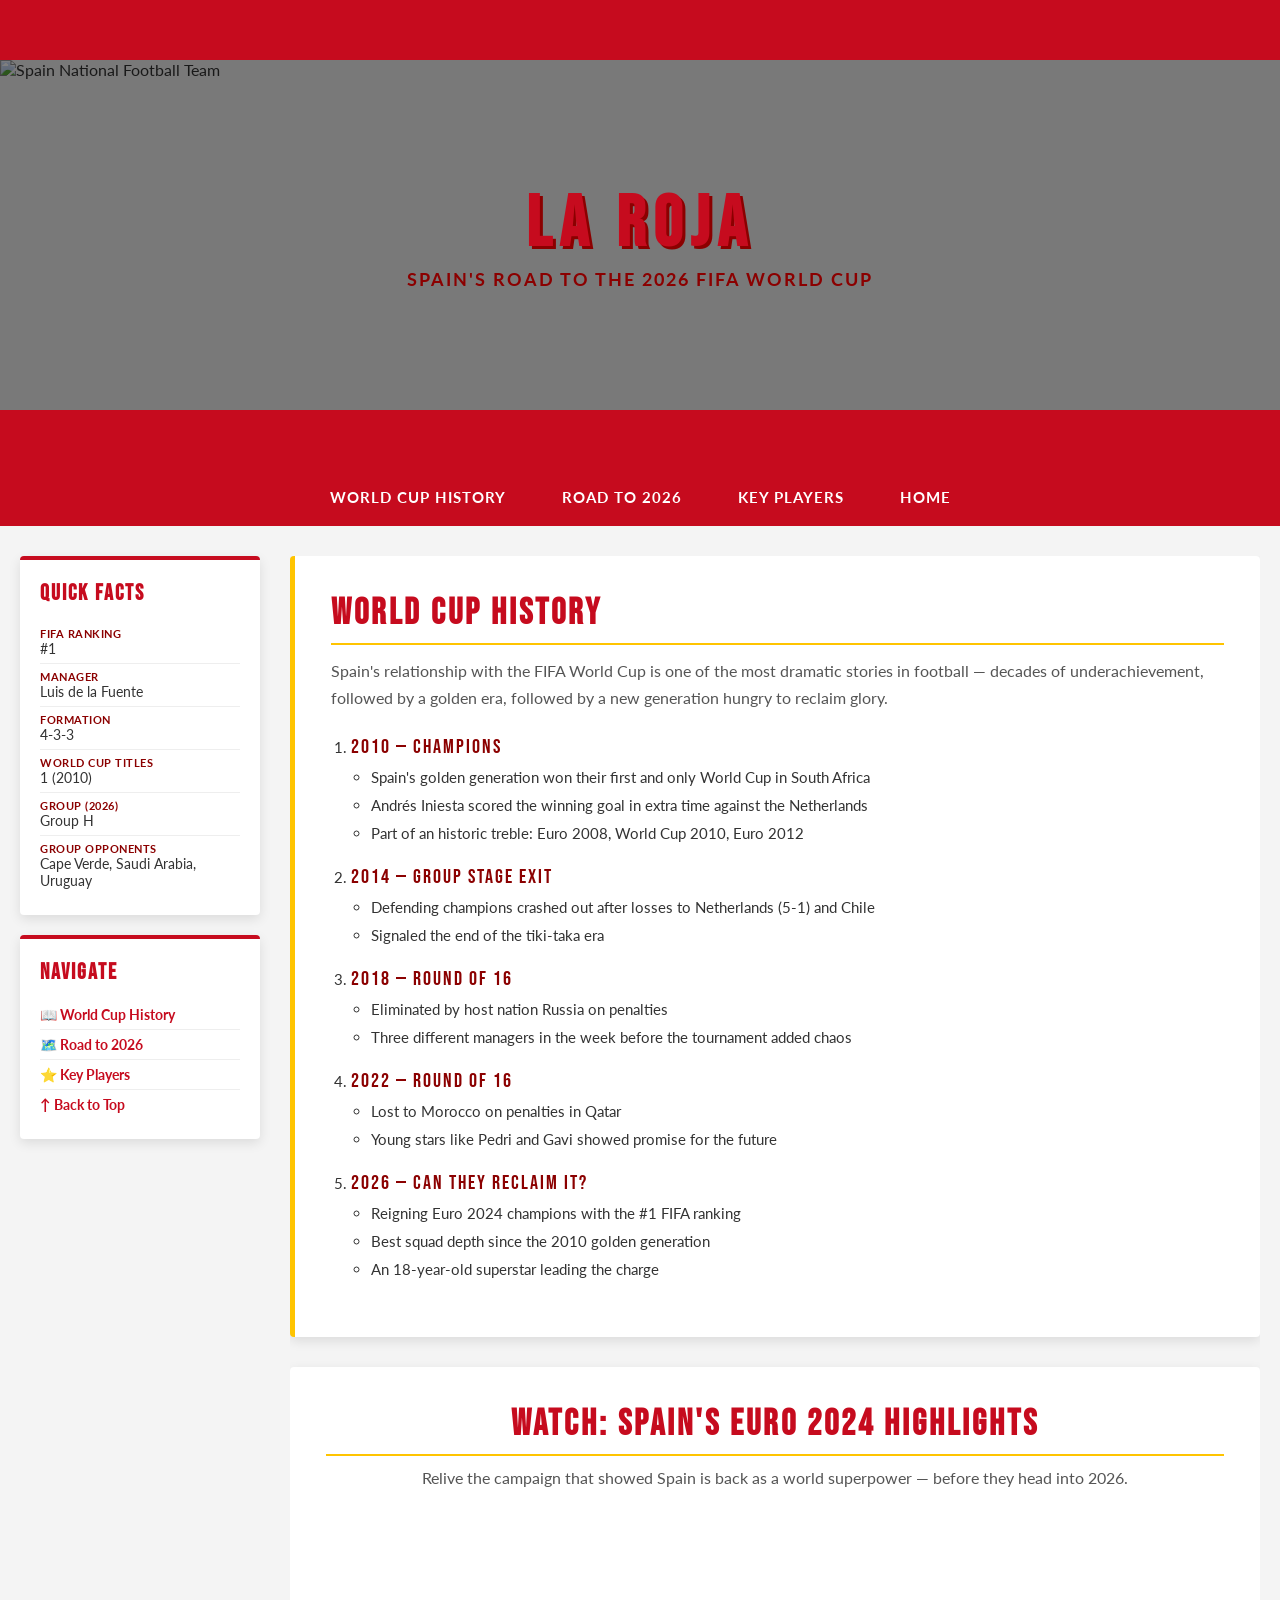
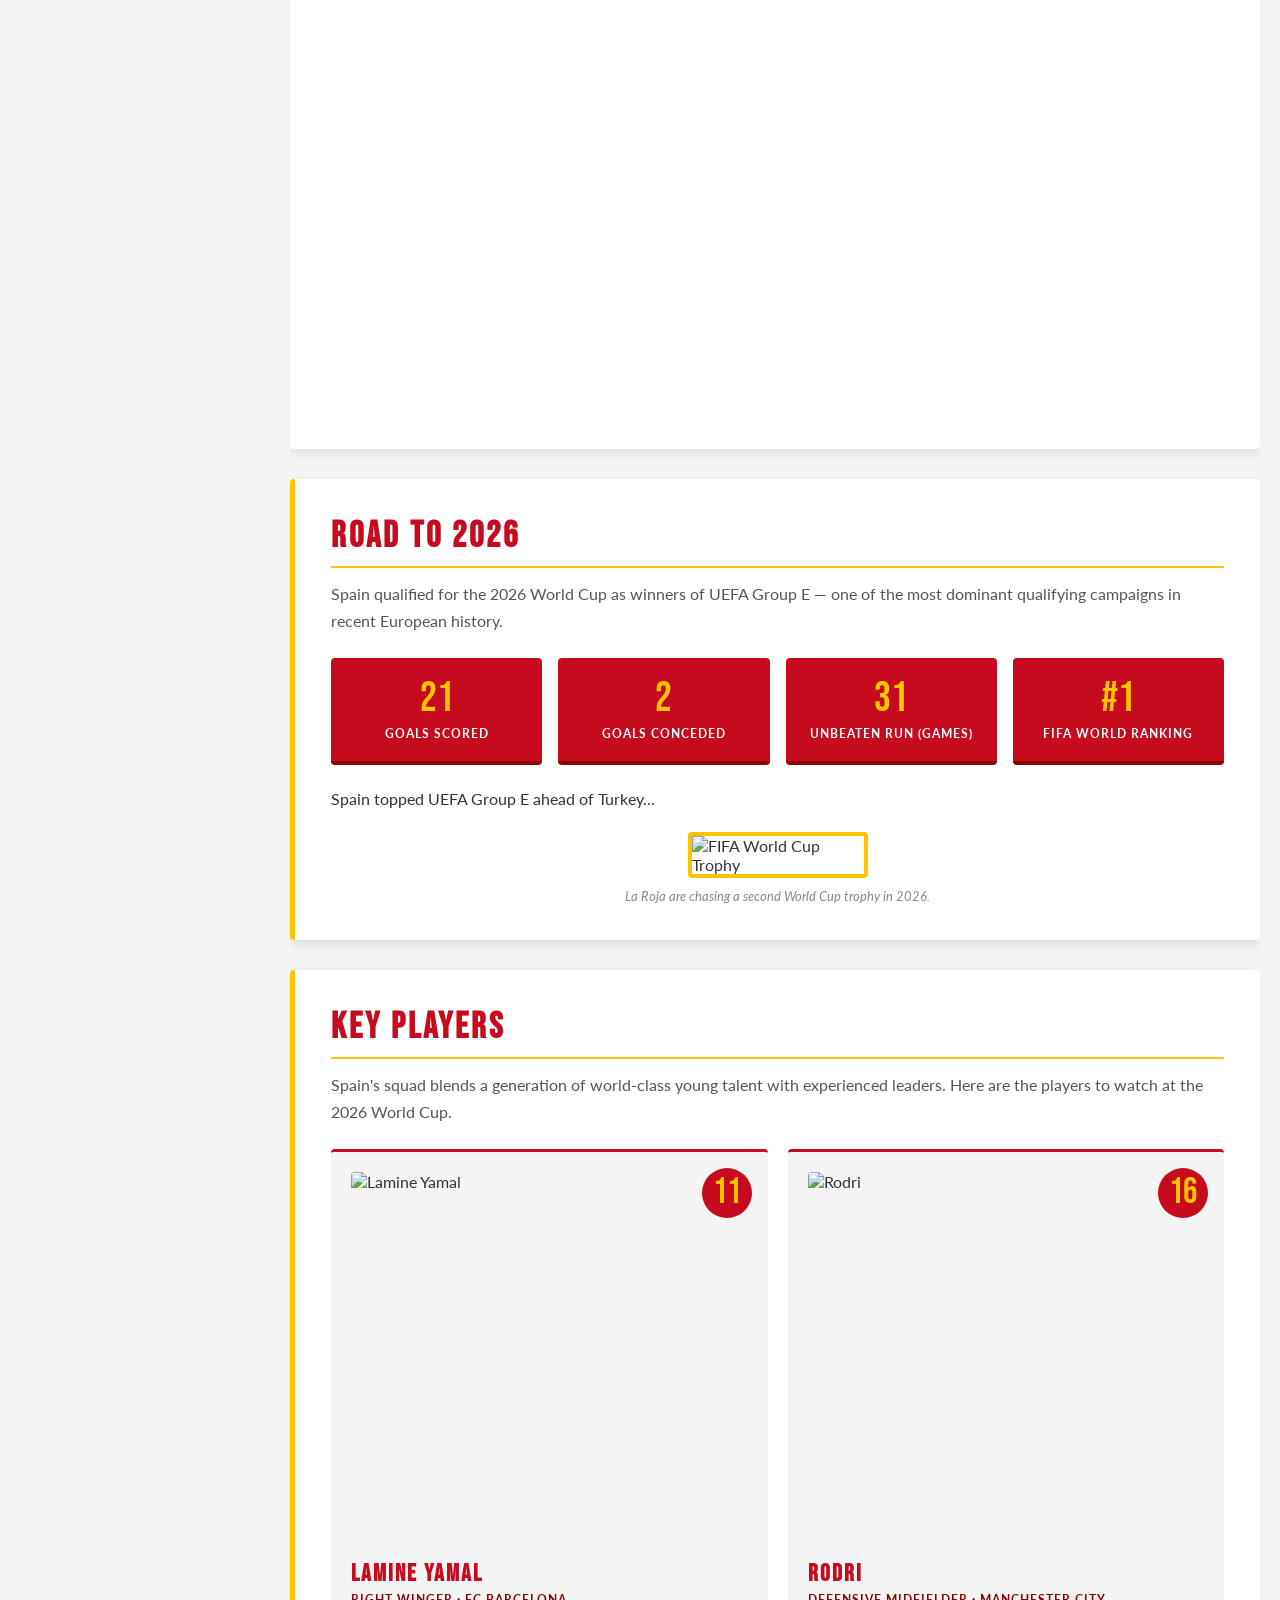
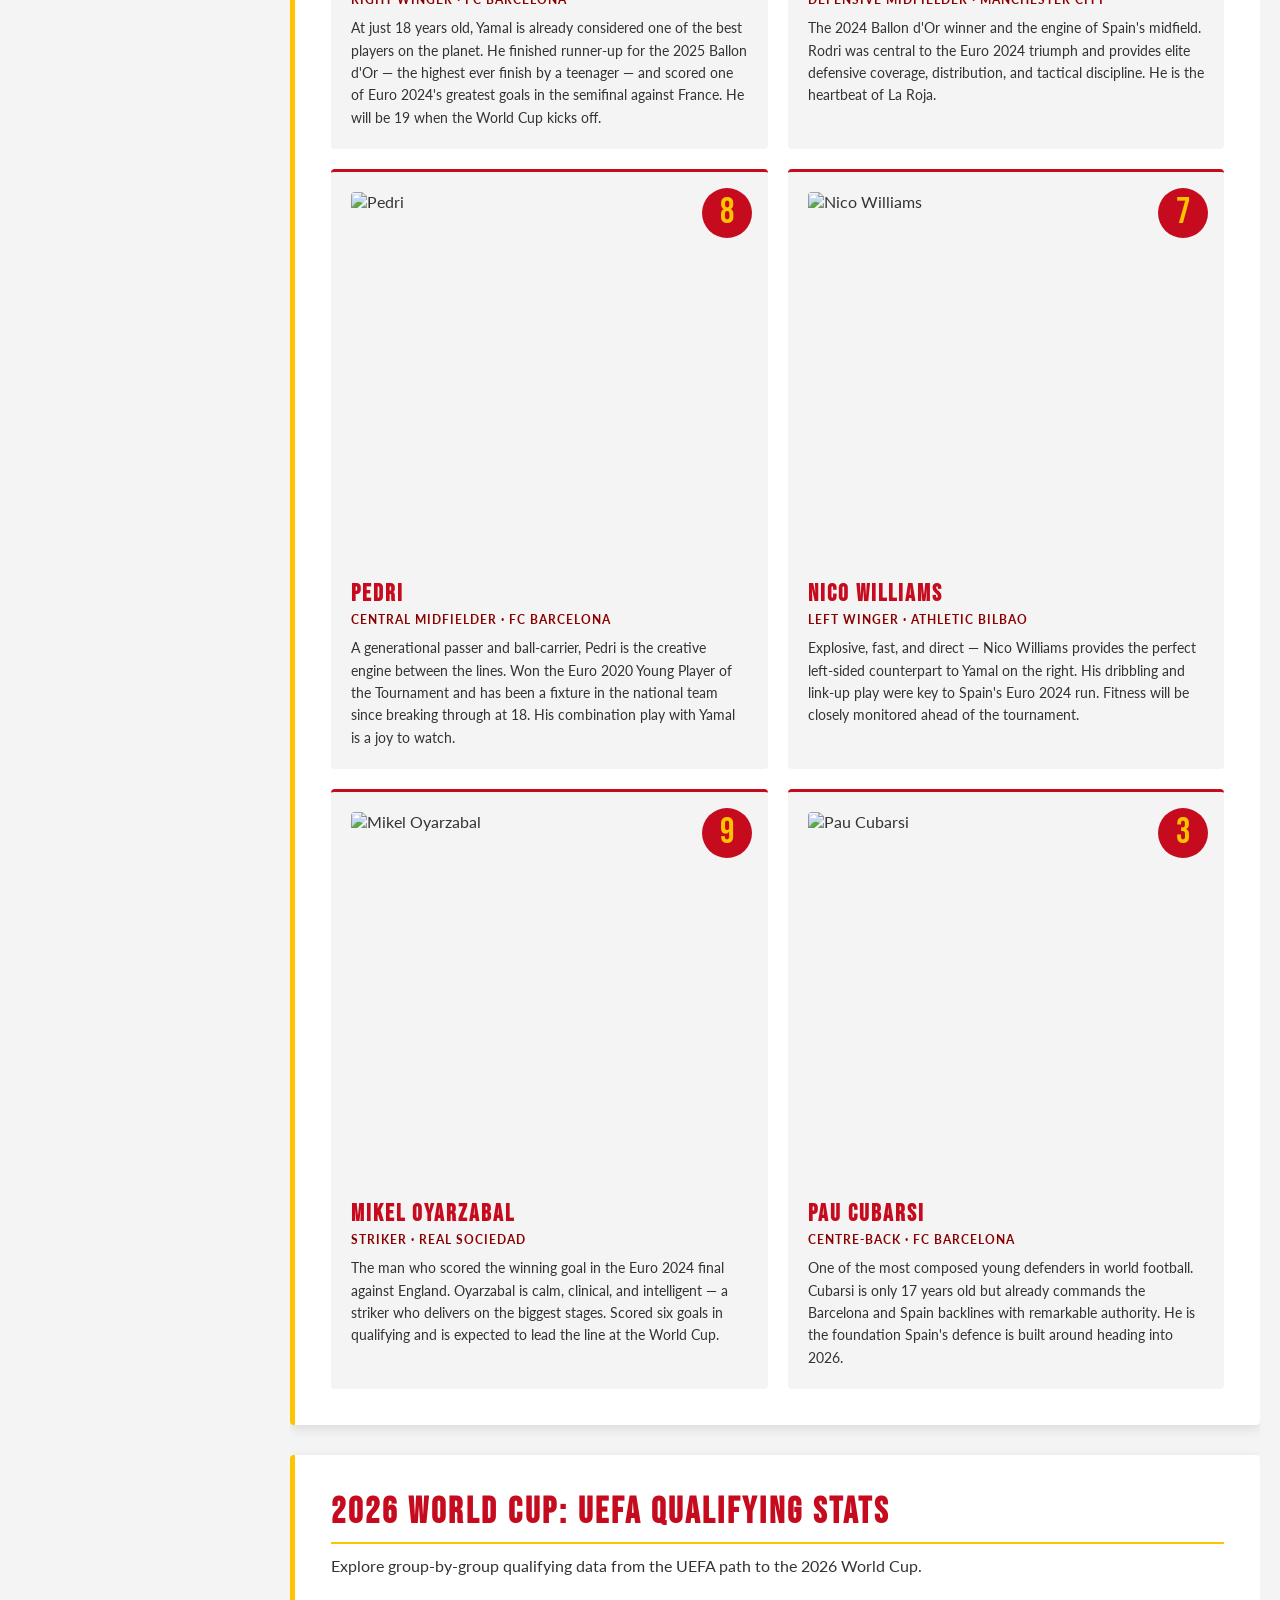
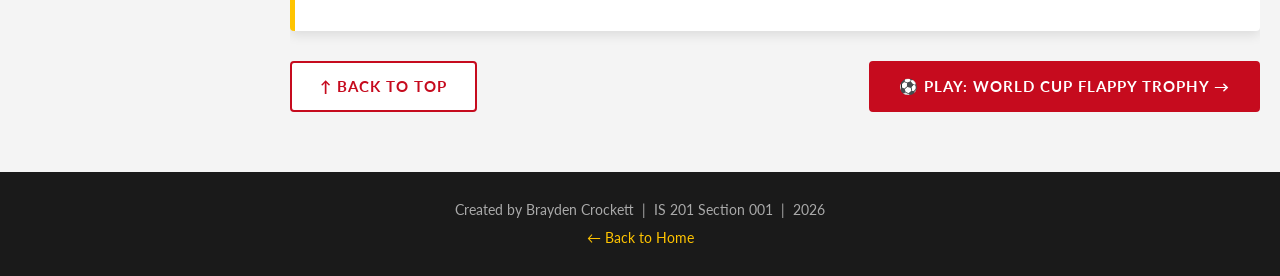
==== spain.html @ 4d4adae6 "Initial commit" ====
<!--Brayden Crockett
    4/8/2026
    Section 001-->
<!DOCTYPE html>
<html lang="en">
<head>
    <meta charset="UTF-8">
    <meta name="viewport" content="width=device-width, initial-scale=1.0">
    <title>Spain – Road to 2026</title>
    <link rel="stylesheet" href="Styles/spain.css">
    <link href="https://fonts.googleapis.com/css2?family=Bebas+Neue&family=Lato:wght@300;400;700&display=swap" rel="stylesheet">
</head>

<body>

    <!-- HEADER -->
    <div id="top" class="site-header">
        <div class="flag-stripe red"></div>
        <div class="hero-banner">
            <img src="images/Spain_football_team.jpg" alt="Spain National Football Team" class="hero-img">
            <div class="hero-overlay">
                <h1 class="site-title">LA ROJA</h1>
                <p class="site-subtitle">Spain's Road to the 2026 FIFA World Cup</p>
            </div>
        </div>
        <div class="flag-stripe red"></div>
    </div>

    <!-- NAV -->
    <nav class="main-nav">
        <a href="#history">World Cup History</a>
        <a href="#road">Road to 2026</a>
        <a href="#players">Key Players</a>
        <a href="index.html">Home</a>
    </nav>

    <!-- LAYOUT WRAPPER -->
    <div class="page-wrapper">

        <!-- SIDEBAR -->
        <aside class="sidebar">
            <div class="sidebar-card">
                <h3>Quick Facts</h3>
                <ul>
                    <li><span class="label">FIFA Ranking</span> #1</li>
                    <li><span class="label">Manager</span> Luis de la Fuente</li>
                    <li><span class="label">Formation</span> 4-3-3</li>
                    <li><span class="label">World Cup Titles</span> 1 (2010)</li>
                    <li><span class="label">Group (2026)</span> Group H</li>
                    <li><span class="label">Group Opponents</span> Cape Verde, Saudi Arabia, Uruguay</li>
                </ul>
            </div>

            <div class="sidebar-card">
                <h3>Navigate</h3>
                <ul class="nav-list">
                    <li><a href="#history">📖 World Cup History</a></li>
                    <li><a href="#road">🗺️ Road to 2026</a></li>
                    <li><a href="#players">⭐ Key Players</a></li>
                    <li><a href="#top">↑ Back to Top</a></li>
                </ul>
            </div>
        </aside>

        <!-- MAIN CONTENT -->
        <main class="main-content">

            <!-- HISTORY SECTION -->
            <section id="history" class="content-section">
                <h2 class="section-heading">World Cup History</h2>
                <p class="section-intro">
                    Spain's relationship with the FIFA World Cup is one of the most dramatic stories in football — decades of underachievement, followed by a golden era, followed by a new generation hungry to reclaim glory.
                </p>

                <!-- Ordered list with embedded unordered lists as required -->
                <ol class="history-list">
                    <li class="history-item">
                        <span class="history-year">2010 — Champions</span>
                        <ul>
                            <li>Spain's golden generation won their first and only World Cup in South Africa</li>
                            <li>Andrés Iniesta scored the winning goal in extra time against the Netherlands</li>
                            <li>Part of an historic treble: Euro 2008, World Cup 2010, Euro 2012</li>
                        </ul>
                    </li>
                    <li class="history-item">
                        <span class="history-year">2014 — Group Stage Exit</span>
                        <ul>
                            <li>Defending champions crashed out after losses to Netherlands (5-1) and Chile</li>
                            <li>Signaled the end of the tiki-taka era</li>
                        </ul>
                    </li>
                    <li class="history-item">
                        <span class="history-year">2018 — Round of 16</span>
                        <ul>
                            <li>Eliminated by host nation Russia on penalties</li>
                            <li>Three different managers in the week before the tournament added chaos</li>
                        </ul>
                    </li>
                    <li class="history-item">
                        <span class="history-year">2022 — Round of 16</span>
                        <ul>
                            <li>Lost to Morocco on penalties in Qatar</li>
                            <li>Young stars like Pedri and Gavi showed promise for the future</li>
                        </ul>
                    </li>
                    <li class="history-item">
                        <span class="history-year">2026 — Can They Reclaim It?</span>
                        <ul>
                            <li>Reigning Euro 2024 champions with the #1 FIFA ranking</li>
                            <li>Best squad depth since the 2010 golden generation</li>
                            <li>An 18-year-old superstar leading the charge</li>
                        </ul>
                    </li>
                </ol>
            </section>

            <!-- YOUTUBE VIDEO -->
            <section class="video-section">
                <h2 class="section-heading">Watch: Spain's Euro 2024 Highlights</h2>
                <p>Relive the campaign that showed Spain is back as a world superpower — before they head into 2026.</p>
                <div class="video-wrapper">
                    <iframe
                        width="560"
                        height="315"
                        src="https://www.youtube.com/embed/ANrT5BZWSRY"
                        title="Spain Euro 2024 Highlights"
                        frameborder="0"
                        allow="accelerometer; autoplay; clipboard-write; encrypted-media; gyroscope; picture-in-picture"
                        allowfullscreen>
                    </iframe>
                </div>
            </section>

            <!-- ROAD TO 2026 SECTION -->
            <section id="road" class="content-section">
                <h2 class="section-heading">Road to 2026</h2>
                <p class="section-intro">
                    Spain qualified for the 2026 World Cup as winners of UEFA Group E — one of the most dominant qualifying campaigns in recent European history.
                </p>

                <div class="stats-grid">
                    <div class="stat-box">
                        <span class="stat-number">21</span>
                        <span class="stat-label">Goals Scored</span>
                    </div>
                    <div class="stat-box">
                        <span class="stat-number">2</span>
                        <span class="stat-label">Goals Conceded</span>
                    </div>
                    <div class="stat-box">
                        <span class="stat-number">31</span>
                        <span class="stat-label">Unbeaten Run (Games)</span>
                    </div>
                    <div class="stat-box">
                        <span class="stat-number">#1</span>
                        <span class="stat-label">FIFA World Ranking</span>
                    </div>
                </div>

                <p>
                    Spain topped UEFA Group E ahead of Turkey...
                </p>
                <div class="trophy-row">
                    <img src="images/trophy.jfif" alt="FIFA World Cup Trophy" class="trophy-img">
                    <p class="trophy-caption">La Roja are chasing a second World Cup trophy in 2026.</p>
                </div>
            </section>

            <!-- KEY PLAYERS SECTION -->
            <section id="players" class="content-section">
                <h2 class="section-heading">Key Players</h2>
                <p class="section-intro">
                    Spain's squad blends a generation of world-class young talent with experienced leaders. Here are the players to watch at the 2026 World Cup.
                </p>

                <div class="players-grid">

                    <div class="player-card">
                        <img src="images/Lamine.jpg" alt="Lamine Yamal" class="player-img">
                        <div class="player-number">11</div>
                        <h3 class="player-name">Lamine Yamal</h3>
                        <p class="player-position">Right Winger · FC Barcelona</p>
                        <p class="player-bio">
                            At just 18 years old, Yamal is already considered one of the best players on the planet. He finished runner-up for the 2025 Ballon d'Or — the highest ever finish by a teenager — and scored one of Euro 2024's greatest goals in the semifinal against France. He will be 19 when the World Cup kicks off.
                        </p>
                    </div>

                    <div class="player-card">
                        <img src="images/Rodri.jfif" alt="Rodri" class="player-img">
                        <div class="player-number">16</div>
                        <h3 class="player-name">Rodri</h3>
                        <p class="player-position">Defensive Midfielder · Manchester City</p>
                        <p class="player-bio">
                            The 2024 Ballon d'Or winner and the engine of Spain's midfield. Rodri was central to the Euro 2024 triumph and provides elite defensive coverage, distribution, and tactical discipline. He is the heartbeat of La Roja.
                        </p>
                    </div>

                    <div class="player-card">
                        <img src="images/Pedri.jfif" alt="Pedri" class="player-img">
                        <div class="player-number">8</div>
                        <h3 class="player-name">Pedri</h3>
                        <p class="player-position">Central Midfielder · FC Barcelona</p>
                        <p class="player-bio">
                            A generational passer and ball-carrier, Pedri is the creative engine between the lines. Won the Euro 2020 Young Player of the Tournament and has been a fixture in the national team since breaking through at 18. His combination play with Yamal is a joy to watch.
                        </p>
                    </div>

                    <div class="player-card">
                        <img src="images/Nico.jfif" alt="Nico Williams" class="player-img" style="object-position: 30% 20%;">
                        <div class="player-number">7</div>
                        <h3 class="player-name">Nico Williams</h3>
                        <p class="player-position">Left Winger · Athletic Bilbao</p>
                        <p class="player-bio">
                            Explosive, fast, and direct — Nico Williams provides the perfect left-sided counterpart to Yamal on the right. His dribbling and link-up play were key to Spain's Euro 2024 run. Fitness will be closely monitored ahead of the tournament.
                        </p>
                    </div>

                    <div class="player-card">
                        <img src="images/Oyarzabal.jfif" alt="Mikel Oyarzabal" class="player-img" style="object-position: center 40%;">
                        <div class="player-number">9</div>
                        <h3 class="player-name">Mikel Oyarzabal</h3>
                        <p class="player-position">Striker · Real Sociedad</p>
                        <p class="player-bio">
                            The man who scored the winning goal in the Euro 2024 final against England. Oyarzabal is calm, clinical, and intelligent — a striker who delivers on the biggest stages. Scored six goals in qualifying and is expected to lead the line at the World Cup.
                        </p>
                    </div>

                    <div class="player-card">
                        <img src="images/Cubarsi.jfif" alt="Pau Cubarsi" class="player-img">
                        <div class="player-number">3</div>
                        <h3 class="player-name">Pau Cubarsi</h3>
                        <p class="player-position">Centre-Back · FC Barcelona</p>
                        <p class="player-bio">
                            One of the most composed young defenders in world football. Cubarsi is only 17 years old but already commands the Barcelona and Spain backlines with remarkable authority. He is the foundation Spain's defence is built around heading into 2026.
                        </p>
                    </div>

                </div>
            </section>

            <!-- TABLEAU EMBED -->
            <section class="content-section">
                <h2 class="section-heading">2026 World Cup: UEFA Qualifying Stats</h2>
                <p>Explore group-by-group qualifying data from the UEFA path to the 2026 World Cup.</p>
                <div class="tableau-wrapper">
                    <div class='tableauPlaceholder' id='viz1775775298932' style='position: relative'><noscript><a href='#'><img alt='Painel ENG ' src='https://public.tableau.com/static/images/Wo/WorldCup2026_17745643746790/PainelENG/1_rss.png' style='border: none' /></a></noscript><object class='tableauViz'  style='display:none;'><param name='host_url' value='https%3A%2F%2Fpublic.tableau.com%2F' /> <param name='embed_code_version' value='3' /> <param name='site_root' value='' /><param name='name' value='WorldCup2026_17745643746790/PainelENG' /><param name='tabs' value='no' /><param name='toolbar' value='yes' /><param name='static_image' value='https://public.tableau.com/static/images/Wo/WorldCup2026_17745643746790/PainelENG/1.png' /> <param name='animate_transition' value='yes' /><param name='display_static_image' value='yes' /><param name='display_spinner' value='yes' /><param name='display_overlay' value='yes' /><param name='display_count' value='yes' /><param name='language' value='en-US' /></object></div>

                    <script type='text/javascript'>
                        var divElement = document.getElementById('viz1775775298932');
                        var vizElement = divElement.getElementsByTagName('object')[0];
                        if ( divElement.offsetWidth > 800 ) {
                            vizElement.style.width='100%';
                            vizElement.style.height='2202px';
                        } else if ( divElement.offsetWidth > 500 ) {
                            vizElement.style.width='100%';
                            vizElement.style.height='2202px';
                        } else {
                            vizElement.style.width='100%';
                            vizElement.style.height=(divElement.offsetWidth*1.77)+'px';
                        }
                        var scriptElement = document.createElement('script');
                        scriptElement.src = 'https://public.tableau.com/javascripts/api/viz_v1.js';
                        vizElement.parentNode.insertBefore(scriptElement, vizElement);
                    </script>
                </div>
            </section>

            <!-- BACK TO TOP & WEB APP LINK -->
            <div class="bottom-links">
                <a href="#top" class="btn-top">↑ Back to Top</a>
                <a href="flappybird.html" class="btn-app">⚽ Play: World Cup Flappy Trophy →</a>
            </div>

        </main>
    </div>

    <!-- FOOTER -->
    <footer class="site-footer">
        <p>Created by Brayden Crockett &nbsp;|&nbsp; IS 201 Section 001 &nbsp;|&nbsp; 2026</p>
        <p><a href="index.html">← Back to Home</a></p>
    </footer>

</body>
</html>
---- Styles/spain.css ----
/* Spain 2026 World Cup - Custom Stylesheet
   Brayden Crockett | IS 201 Section 001 */

/* =====================
   CSS VARIABLES
   ===================== */
:root {
    --red: #c60b1e;
    --yellow: #ffc400;
    --dark-red: #8b0000;
    --light-gray: #f4f4f4;
    --white: #ffffff;
    --dark: #1a1a1a;
    --text: #333333;
    --card-shadow: 0 4px 12px rgba(0,0,0,0.1);
}

/* =====================
   RESET & BASE
   ===================== */
* {
    margin: 0;
    padding: 0;
    box-sizing: border-box;
}

body {
    font-family: 'Lato', sans-serif;
    font-size: 16px;
    color: var(--text);
    background-color: var(--light-gray);
}

/* =====================
   HEADER (flag-stripe div layout)
   ===================== */
.site-header {
    display: flex;
    flex-direction: column;
    width: 100%;
}

.flag-stripe {
    width: 100%;
}

.flag-stripe.red {
    background-color: var(--red);
    height: 60px;
}

.flag-stripe.yellow {
    background-color: var(--yellow);
    padding: 30px 20px;
    text-align: center;
}

.site-title {
    font-family: 'Bebas Neue', sans-serif;
    font-size: 72px;
    color: var(--red);
    letter-spacing: 8px;
    text-shadow: 3px 3px 0px var(--dark-red);
}

.site-subtitle {
    font-family: 'Lato', sans-serif;
    font-size: 18px;
    font-weight: 700;
    color: var(--dark-red);
    letter-spacing: 2px;
    text-transform: uppercase;
}

/* =====================
   NAVIGATION DIV
   ===================== */
.main-nav {
    background-color: var(--red);
    display: flex;
    justify-content: center;
    gap: 40px;
    padding: 14px 20px;
    position: sticky;
    top: 0;
    z-index: 100;
}

.main-nav a {
    color: var(--white);
    text-decoration: none;
    font-family: 'Lato', sans-serif;
    font-weight: 700;
    font-size: 15px;
    letter-spacing: 1px;
    text-transform: uppercase;
    padding: 4px 8px;
    border-bottom: 2px solid transparent;
    transition: border-color 0.2s;
}

.main-nav a:hover {
    border-bottom: 2px solid var(--yellow);
    color: var(--yellow);
}

/* =====================
   PAGE LAYOUT (div for positioning)
   ===================== */
.page-wrapper {
    display: flex;
    max-width: 100%;
    margin: 30px auto;
    gap: 30px;
    padding: 0 20px;
}

/* =====================
   SIDEBAR DIV
   ===================== */
.sidebar {
    width: 240px;
    flex-shrink: 0;
}

.sidebar-card {
    background-color: var(--white);
    border-top: 4px solid var(--red);
    border-radius: 4px;
    padding: 20px;
    margin-bottom: 20px;
    box-shadow: var(--card-shadow);
}

.sidebar-card h3 {
    font-family: 'Bebas Neue', sans-serif;
    font-size: 22px;
    color: var(--red);
    letter-spacing: 2px;
    margin-bottom: 14px;
}

.sidebar-card ul {
    list-style: none;
}

.sidebar-card ul li {
    font-size: 14px;
    padding: 6px 0;
    border-bottom: 1px solid #eee;
    color: var(--text);
}

.sidebar-card ul li:last-child {
    border-bottom: none;
}

.label {
    font-weight: 700;
    color: var(--dark-red);
    display: block;
    font-size: 11px;
    text-transform: uppercase;
    letter-spacing: 0.5px;
}

.nav-list a {
    color: var(--red);
    text-decoration: none;
    font-weight: 700;
}

.nav-list a:hover {
    text-decoration: underline;
}

/* =====================
   MAIN CONTENT DIV
   ===================== */
.main-content {
    flex: 1;
    min-width: 0;
    overflow: hidden;
}

/* =====================
   CONTENT SECTIONS
   ===================== */
.content-section {
    background-color: var(--white);
    border-radius: 4px;
    padding: 36px;
    margin-bottom: 30px;
    box-shadow: var(--card-shadow);
    border-left: 5px solid var(--yellow);
}

.section-heading {
    font-family: 'Bebas Neue', sans-serif;
    font-size: 36px;
    color: var(--red);
    letter-spacing: 3px;
    margin-bottom: 12px;
    border-bottom: 2px solid var(--yellow);
    padding-bottom: 8px;
}

.section-intro {
    font-size: 16px;
    line-height: 1.7;
    color: #555;
    margin-bottom: 24px;
}

/* =====================
   HISTORY LIST (ol with nested ul)
   ===================== */
.history-list {
    padding-left: 20px;
}

.history-item {
    margin-bottom: 20px;
    font-size: 15px;
}

.history-year {
    font-family: 'Bebas Neue', sans-serif;
    font-size: 20px;
    color: var(--dark-red);
    letter-spacing: 2px;
    display: block;
    margin-bottom: 6px;
}

.history-item ul {
    padding-left: 20px;
    margin-top: 4px;
}

.history-item ul li {
    margin-bottom: 4px;
    line-height: 1.6;
    color: var(--text);
}

/* =====================
   QUALIFYING STATS GRID
   ===================== */
.stats-grid {
    display: grid;
    grid-template-columns: repeat(4, 1fr);
    gap: 16px;
    margin: 24px 0;
}

.stat-box {
    background-color: var(--red);
    color: var(--white);
    text-align: center;
    padding: 20px 10px;
    border-radius: 4px;
    border-bottom: 4px solid var(--dark-red);
}

.stat-number {
    display: block;
    font-family: 'Bebas Neue', sans-serif;
    font-size: 42px;
    color: var(--yellow);
    line-height: 1;
}

.stat-label {
    display: block;
    font-size: 12px;
    font-weight: 700;
    text-transform: uppercase;
    letter-spacing: 1px;
    margin-top: 6px;
}

/* =====================
   PLAYERS GRID
   ===================== */
.players-grid {
    display: grid;
    grid-template-columns: repeat(2, 1fr);
    gap: 20px;
    margin-top: 20px;
}

.player-card {
    background-color: var(--light-gray);
    border-radius: 4px;
    padding: 20px;
    border-top: 3px solid var(--red);
    position: relative;
}

.player-number {
    position: absolute;
    top: 16px;
    right: 16px;
    font-family: 'Bebas Neue', sans-serif;
    font-size: 36px;
    color: var(--yellow);
    background-color: var(--red);
    width: 50px;
    height: 50px;
    border-radius: 50%;
    display: flex;
    align-items: center;
    justify-content: center;
    line-height: 1;
}

.player-name {
    font-family: 'Bebas Neue', sans-serif;
    font-size: 24px;
    color: var(--red);
    letter-spacing: 2px;
    margin-bottom: 4px;
}

.player-position {
    font-size: 12px;
    font-weight: 700;
    color: var(--dark-red);
    text-transform: uppercase;
    letter-spacing: 1px;
    margin-bottom: 10px;
}

.player-bio {
    font-size: 14px;
    line-height: 1.6;
    color: var(--text);
}

/* =====================
   VIDEO SECTION
   ===================== */
.video-section {
    background-color: var(--white);
    border-radius: 4px;
    padding: 36px;
    margin-bottom: 30px;
    box-shadow: var(--card-shadow);
    text-align: center;
}

.video-section h2 {
    font-family: 'Bebas Neue', sans-serif;
    font-size: 36px;
    color: var(--red);
    letter-spacing: 3px;
    margin-bottom: 12px;
}

.video-section p {
    color: #555;
    margin-bottom: 20px;
}

.video-wrapper {
    position: relative;
    padding-bottom: 56.25%;
    height: 0;
    overflow: hidden;
    max-width: 100%;
}

.video-wrapper iframe {
    position: absolute;
    top: 0;
    left: 0;
    width: 100%;
    height: 100%;
    border-radius: 4px;
}

/* =====================
   TABLEAU
   ===================== */
.tableau-wrapper {
    margin-top: 20px;
    overflow-x: auto;
    width: 100%;
}

.tableau-note {
    font-size: 13px;
    color: #888;
    font-style: italic;
    margin-top: 10px;
    text-align: center;
}

.tableau-wrapper object,
.tableau-wrapper iframe {
    max-width: 100% !important;
}

/* =====================
   BOTTOM LINKS
   ===================== */
.bottom-links {
    display: flex;
    gap: 16px;
    justify-content: space-between;
    margin-bottom: 30px;
}

.btn-top, .btn-app {
    display: inline-block;
    padding: 14px 28px;
    border-radius: 4px;
    font-family: 'Lato', sans-serif;
    font-weight: 700;
    font-size: 15px;
    text-decoration: none;
    letter-spacing: 1px;
    text-transform: uppercase;
}

.btn-top {
    background-color: var(--white);
    color: var(--red);
    border: 2px solid var(--red);
}

.btn-top:hover {
    background-color: var(--red);
    color: var(--white);
}

.btn-app {
    background-color: var(--red);
    color: var(--white);
    border: 2px solid var(--red);
}

.btn-app:hover {
    background-color: var(--dark-red);
}

/* =====================
   FOOTER DIV
   ===================== */
.site-footer {
    background-color: var(--dark);
    color: #aaa;
    text-align: center;
    padding: 24px 20px;
    font-size: 14px;
    line-height: 2;
}

.site-footer a {
    color: var(--yellow);
    text-decoration: none;
}

.site-footer a:hover {
    text-decoration: underline;
}
/* HERO BANNER */
.hero-banner {
    position: relative;
    width: 100%;
    height: 350px;
    overflow: hidden;
}

.hero-img {
    width: 100%;
    height: 100%;
    object-fit: cover;
    object-position: center top;
    display: block;
}

.hero-overlay {
    position: absolute;
    top: 0;
    left: 0;
    width: 100%;
    height: 100%;
    background: rgba(0, 0, 0, 0.5);
    display: flex;
    flex-direction: column;
    align-items: center;
    justify-content: center;
}

/* TROPHY */
.trophy-row {
    display: flex;
    flex-direction: column;
    align-items: center;
    margin-top: 24px;
}

.trophy-img {
    width: 180px;
    border: 4px solid var(--yellow);
    border-radius: 4px;
}

.trophy-caption {
    margin-top: 10px;
    font-size: 13px;
    color: #888;
    font-style: italic;
    text-align: center;
}

/* PLAYER IMAGES */
.player-img {
    width: 100%;
    height: 375px;
    object-fit: cover;
    object-position: top center; 
    border-radius: 4px;
    margin-bottom: 12px;
    display: block;
}

html, body {
    overflow-x: hidden;
    max-width: 100%;
}
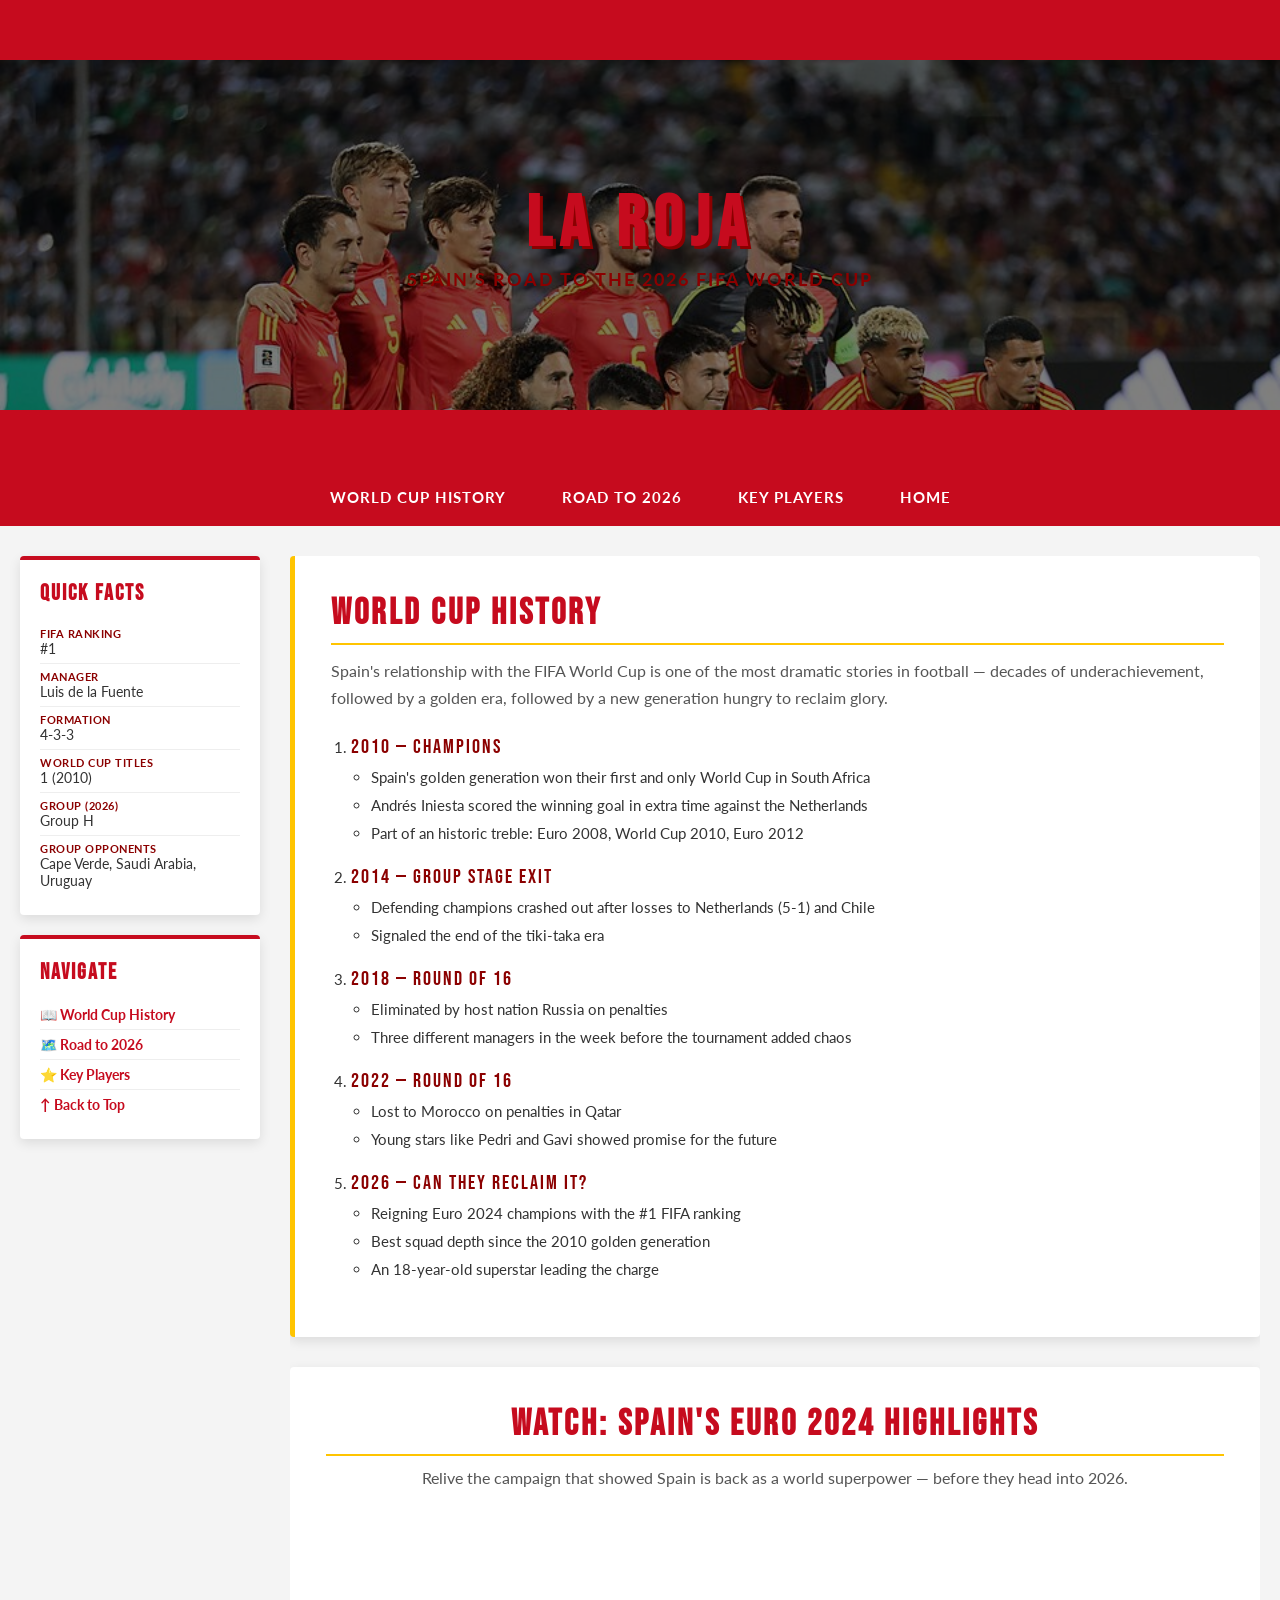
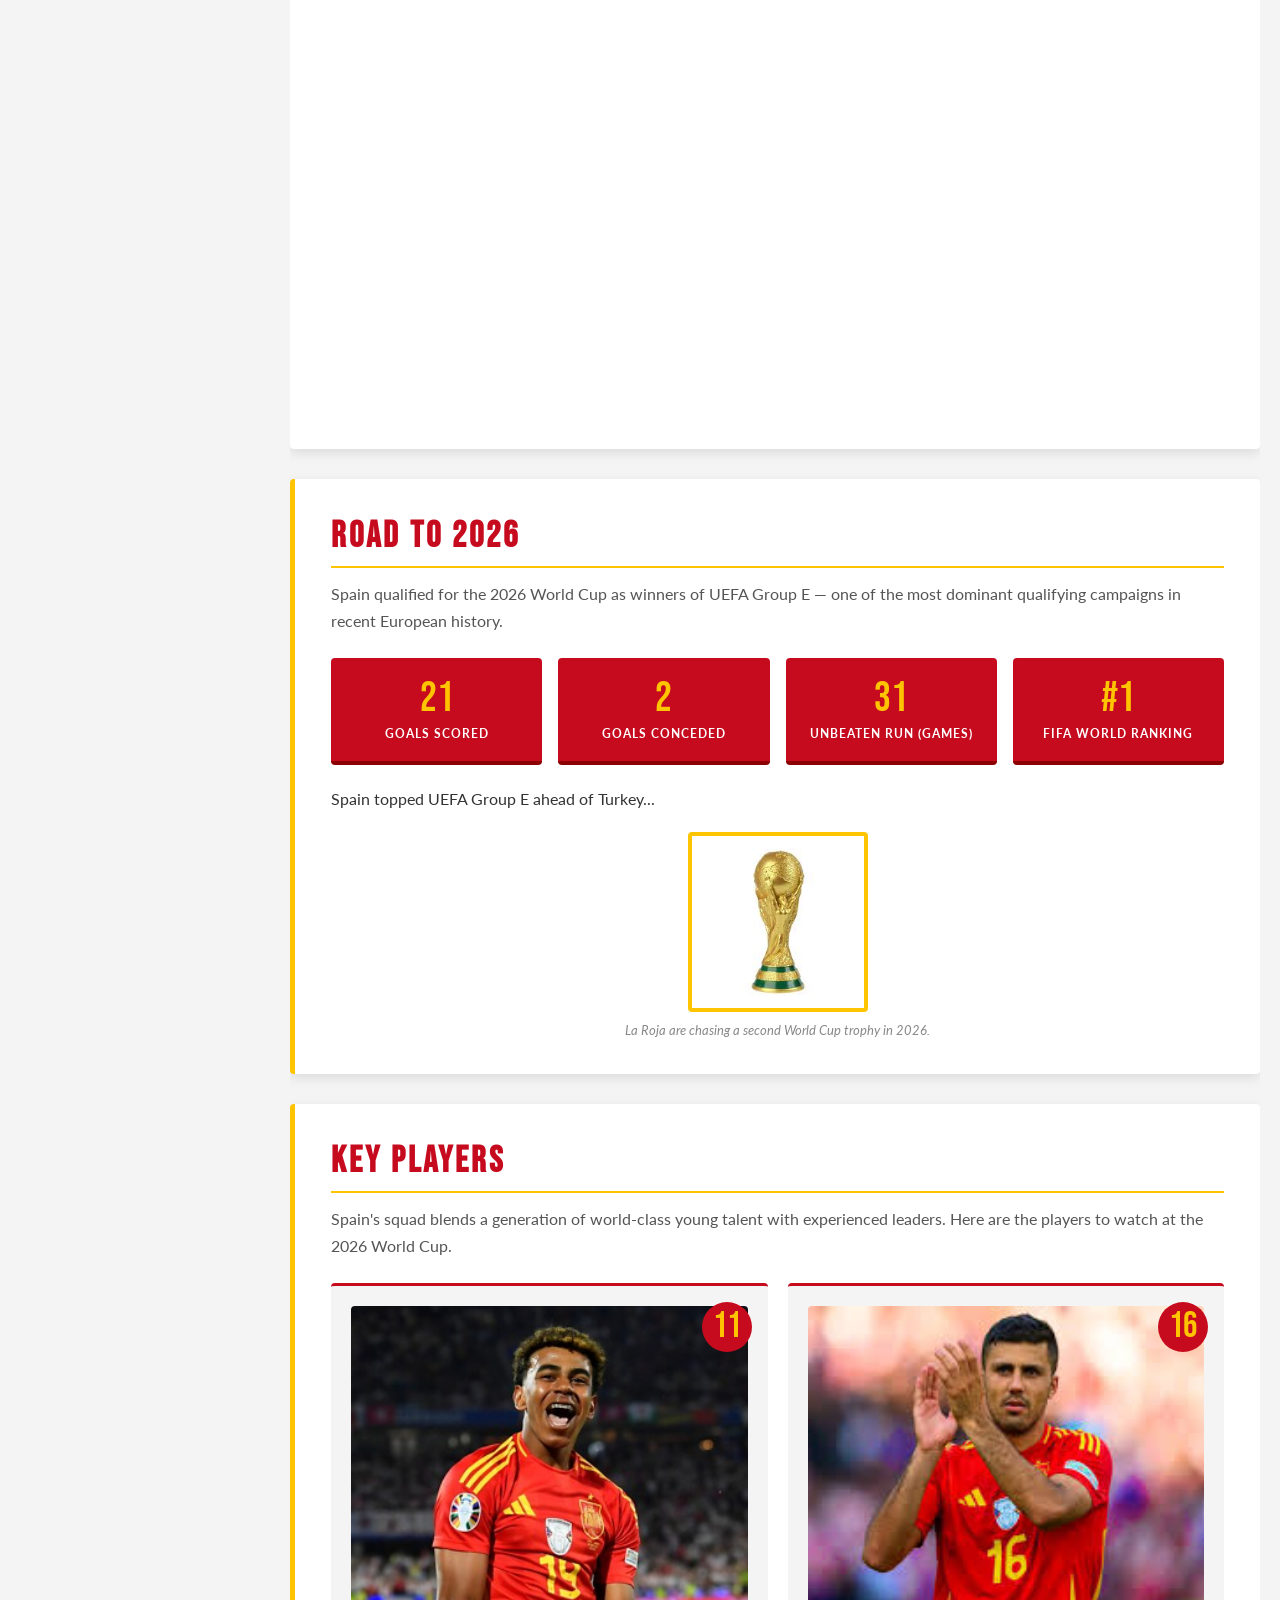
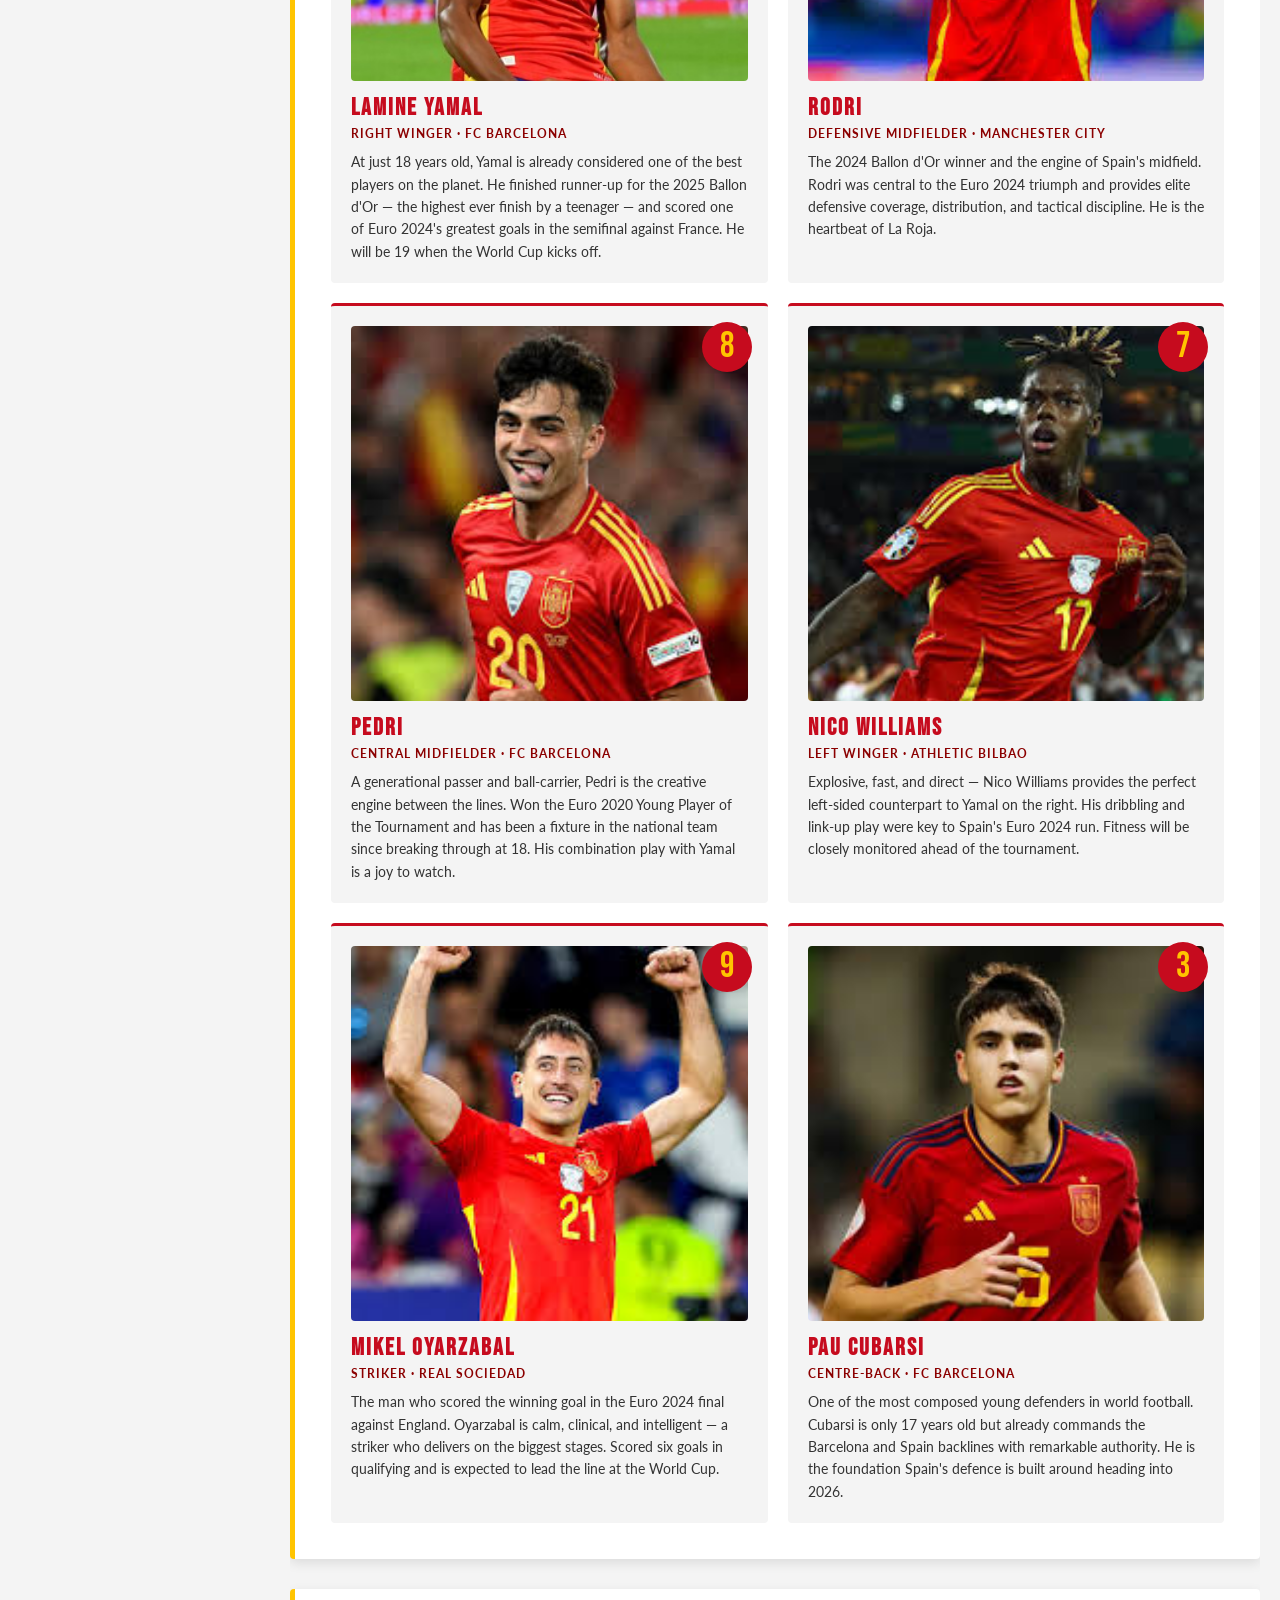
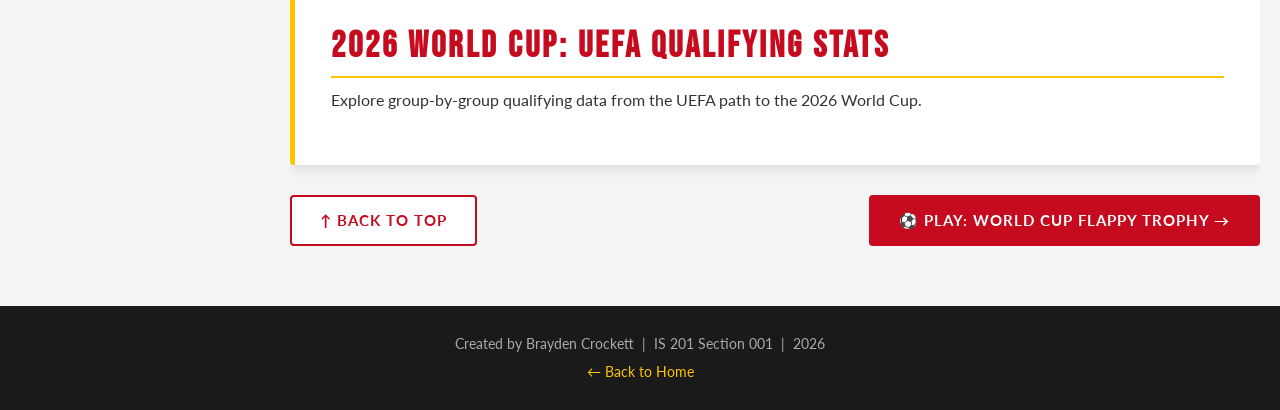
==== commit 36342ef2: "Fix YouTube embed" ====
--- a/spain.html
+++ b/spain.html
@@ -122,7 +122,7 @@
                     <iframe
                         width="560"
                         height="315"
-                        src="https://www.youtube.com/embed/ANrT5BZWSRY"
+                        src="https://www.youtube.com/embed/lE2YvCA87jU"
                         title="Spain Euro 2024 Highlights"
                         frameborder="0"
                         allow="accelerometer; autoplay; clipboard-write; encrypted-media; gyroscope; picture-in-picture"
